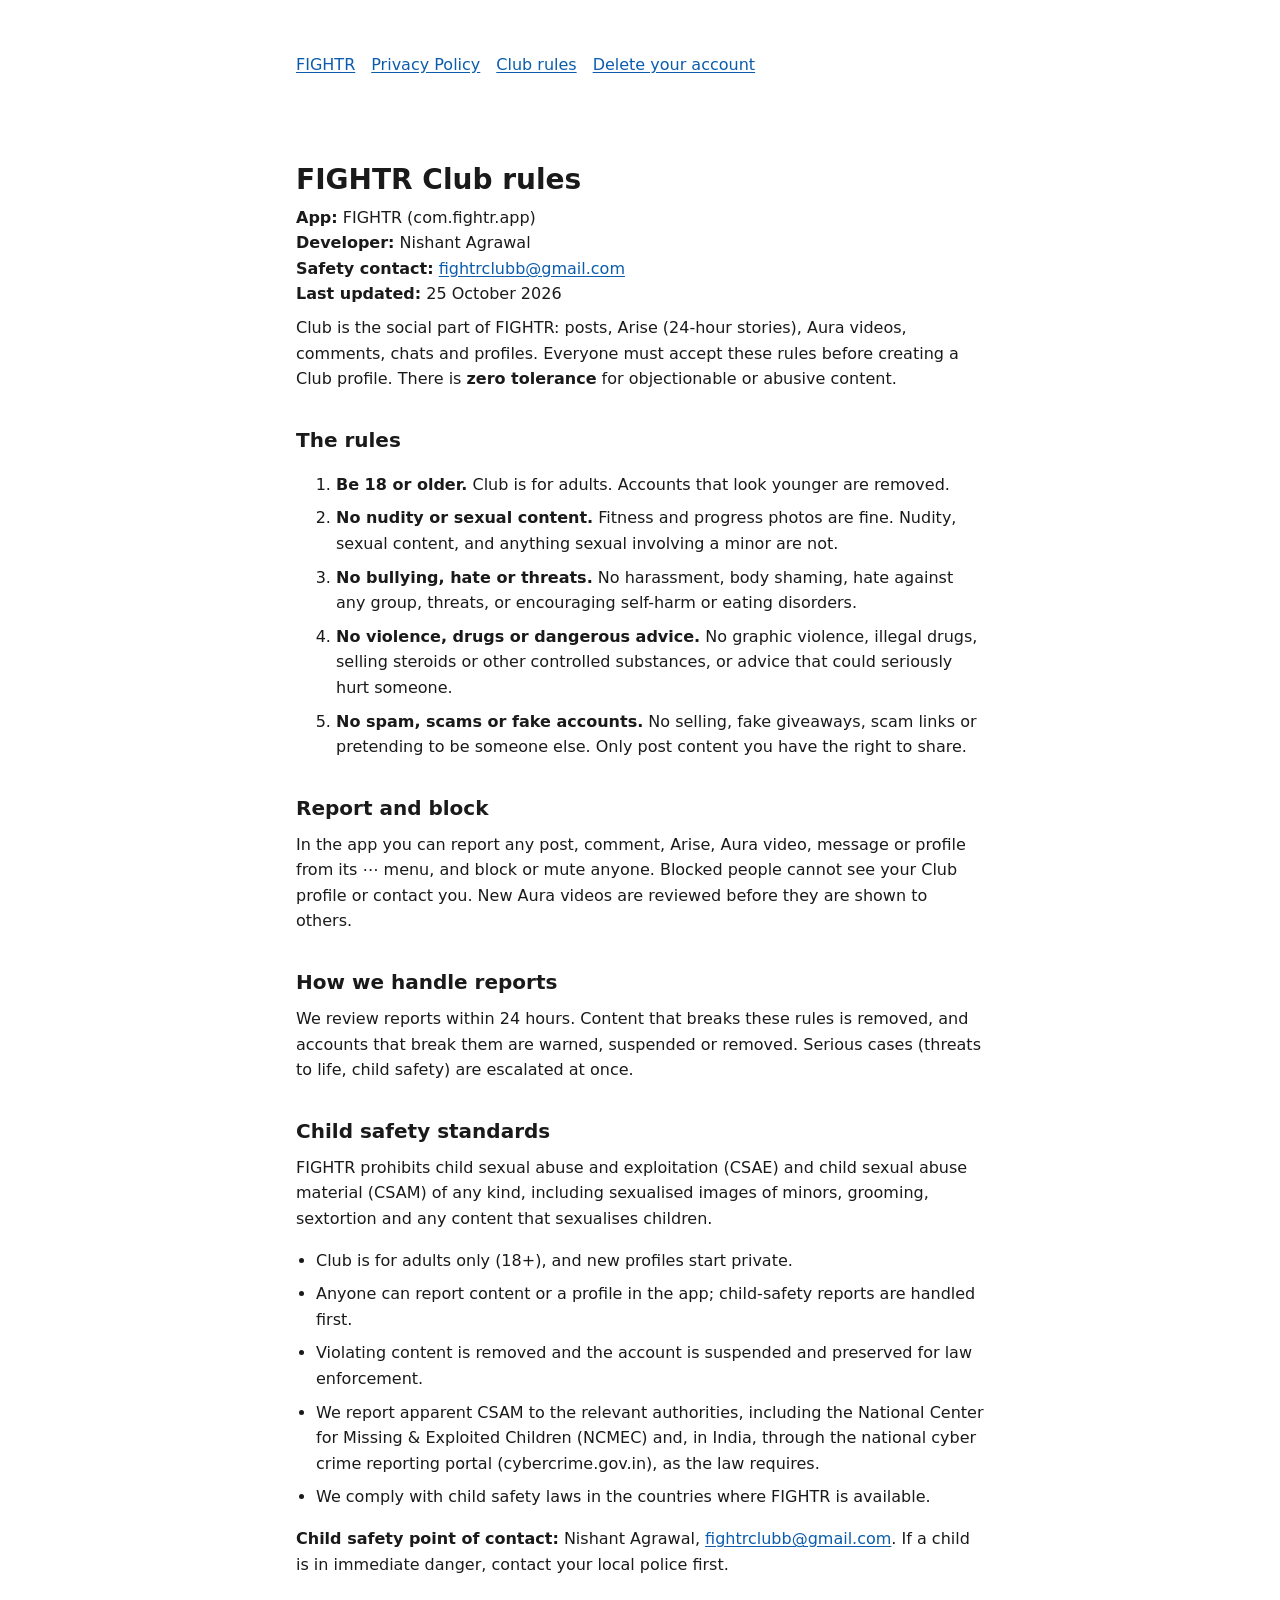
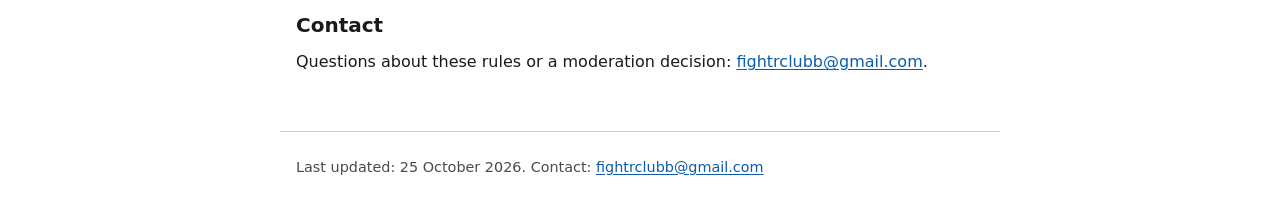
==== community.html @ c0a94856 "Update community.html (26 Oct 2026)" ====
<!DOCTYPE html>
<html lang="en">
<head>
<meta charset="utf-8">
<meta name="viewport" content="width=device-width, initial-scale=1">
<meta name="color-scheme" content="dark light">
<title>FIGHTR Club rules and child safety standards</title>
<meta name="description" content="The rules for FIGHTR Club, how reports are handled, and our standards against child sexual abuse and exploitation.">
<link rel="stylesheet" href="style.css">
</head>
<body>
<a class="skip-link" href="#content">Skip to content</a>
<header>
<nav aria-label="Legal pages">
<ul>
<li><a href="index.html">FIGHTR</a></li>
<li><a href="privacy.html">Privacy Policy</a></li>
<li><a href="community.html" aria-current="page">Club rules</a></li>
<li><a href="delete-account.html">Delete your account</a></li>
</ul>
</nav>
</header>
<main id="content">
<h1>FIGHTR Club rules</h1>
<p><strong>App:</strong> FIGHTR (com.fightr.app)<br>
<strong>Developer:</strong> Nishant Agrawal<br>
<strong>Safety contact:</strong> <a href="mailto:fightrclubb@gmail.com">fightrclubb@gmail.com</a><br>
<strong>Last updated:</strong> 25 October 2026</p>

<p>Club is the social part of FIGHTR: posts, Arise (24-hour stories), Aura videos, comments, chats and profiles. Everyone must accept these rules before creating a Club profile. There is <strong>zero tolerance</strong> for objectionable or abusive content.</p>

<h2 id="rules">The rules</h2>
<ol>
<li><strong>Be 18 or older.</strong> Club is for adults. Accounts that look younger are removed.</li>
<li><strong>No nudity or sexual content.</strong> Fitness and progress photos are fine. Nudity, sexual content, and anything sexual involving a minor are not.</li>
<li><strong>No bullying, hate or threats.</strong> No harassment, body shaming, hate against any group, threats, or encouraging self-harm or eating disorders.</li>
<li><strong>No violence, drugs or dangerous advice.</strong> No graphic violence, illegal drugs, selling steroids or other controlled substances, or advice that could seriously hurt someone.</li>
<li><strong>No spam, scams or fake accounts.</strong> No selling, fake giveaways, scam links or pretending to be someone else. Only post content you have the right to share.</li>
</ol>

<h2 id="tools">Report and block</h2>
<p>In the app you can report any post, comment, Arise, Aura video, message or profile from its ⋯ menu, and block or mute anyone. Blocked people cannot see your Club profile or contact you. New Aura videos are reviewed before they are shown to others.</p>

<h2 id="enforcement">How we handle reports</h2>
<p>We review reports within 24 hours. Content that breaks these rules is removed, and accounts that break them are warned, suspended or removed. Serious cases (threats to life, child safety) are escalated at once.</p>

<h2 id="csae">Child safety standards</h2>
<p>FIGHTR prohibits child sexual abuse and exploitation (CSAE) and child sexual abuse material (CSAM) of any kind, including sexualised images of minors, grooming, sextortion and any content that sexualises children.</p>
<ul>
<li>Club is for adults only (18+), and new profiles start private.</li>
<li>Anyone can report content or a profile in the app; child-safety reports are handled first.</li>
<li>Violating content is removed and the account is suspended and preserved for law enforcement.</li>
<li>We report apparent CSAM to the relevant authorities, including the National Center for Missing &amp; Exploited Children (NCMEC) and, in India, through the national cyber crime reporting portal (cybercrime.gov.in), as the law requires.</li>
<li>We comply with child safety laws in the countries where FIGHTR is available.</li>
</ul>
<p><strong>Child safety point of contact:</strong> Nishant Agrawal, <a href="mailto:fightrclubb@gmail.com">fightrclubb@gmail.com</a>. If a child is in immediate danger, contact your local police first.</p>

<h2 id="contact">Contact</h2>
<p>Questions about these rules or a moderation decision: <a href="mailto:fightrclubb@gmail.com">fightrclubb@gmail.com</a>.</p>
</main>
<footer>
<p>Last updated: 25 October 2026. Contact: <a href="mailto:fightrclubb@gmail.com">fightrclubb@gmail.com</a></p>
</footer>
</body>
</html>
---- style.css ----
/* Shared styles for the FIGHTR legal pages. No external requests, no fonts to download. */
:root {
  color-scheme: light dark;
  --bg: #ffffff;
  --fg: #1a1a1a;
  --muted: #4a4a4a;
  --accent: #0b5cad;
  --border: #d0d0d0;
  --panel: #f4f4f4;
}
@media (prefers-color-scheme: dark) {
  :root {
    --bg: #0d0d0d;
    --fg: #ececec;
    --muted: #b8b8b8;
    --accent: #6cb4ff;
    --border: #3a3a3a;
    --panel: #1a1a1a;
  }
}
* { box-sizing: border-box; }
html { -webkit-text-size-adjust: 100%; }
body {
  margin: 0;
  background: var(--bg);
  color: var(--fg);
  font: 1rem/1.6 system-ui, -apple-system, "Segoe UI", Roboto, "Helvetica Neue", Arial, sans-serif;
}
main, header, footer { max-width: 720px; margin: 0 auto; padding: 1rem; }
h1 { font-size: 1.75rem; line-height: 1.25; margin: 1rem 0 0.5rem; }
h2 { font-size: 1.25rem; margin: 2rem 0 0.5rem; }
p, li { margin: 0.5rem 0; }
ul { padding-left: 1.25rem; }
a { color: var(--accent); text-underline-offset: 2px; }
a:focus-visible { outline: 3px solid var(--accent); outline-offset: 2px; border-radius: 2px; }
.skip-link {
  position: absolute; left: -999px; top: 0; padding: 0.75rem 1rem;
  background: var(--accent); color: var(--bg);
}
.skip-link:focus { left: 0.5rem; top: 0.5rem; z-index: 10; }
.note, blockquote {
  margin: 1rem 0; padding: 0.75rem 1rem; background: var(--panel);
  border-left: 4px solid var(--accent); color: var(--muted);
}
.table-wrap { overflow-x: auto; }
table { border-collapse: collapse; width: 100%; min-width: 480px; }
th, td { border: 1px solid var(--border); padding: 0.5rem 0.75rem; text-align: left; vertical-align: top; }
th { background: var(--panel); }
nav ul { list-style: none; padding: 0; display: flex; flex-wrap: wrap; gap: 1rem; }
nav a { display: inline-block; padding: 0.75rem 0; min-height: 48px; }
footer { color: var(--muted); border-top: 1px solid var(--border); margin-top: 2rem; font-size: 0.9rem; }
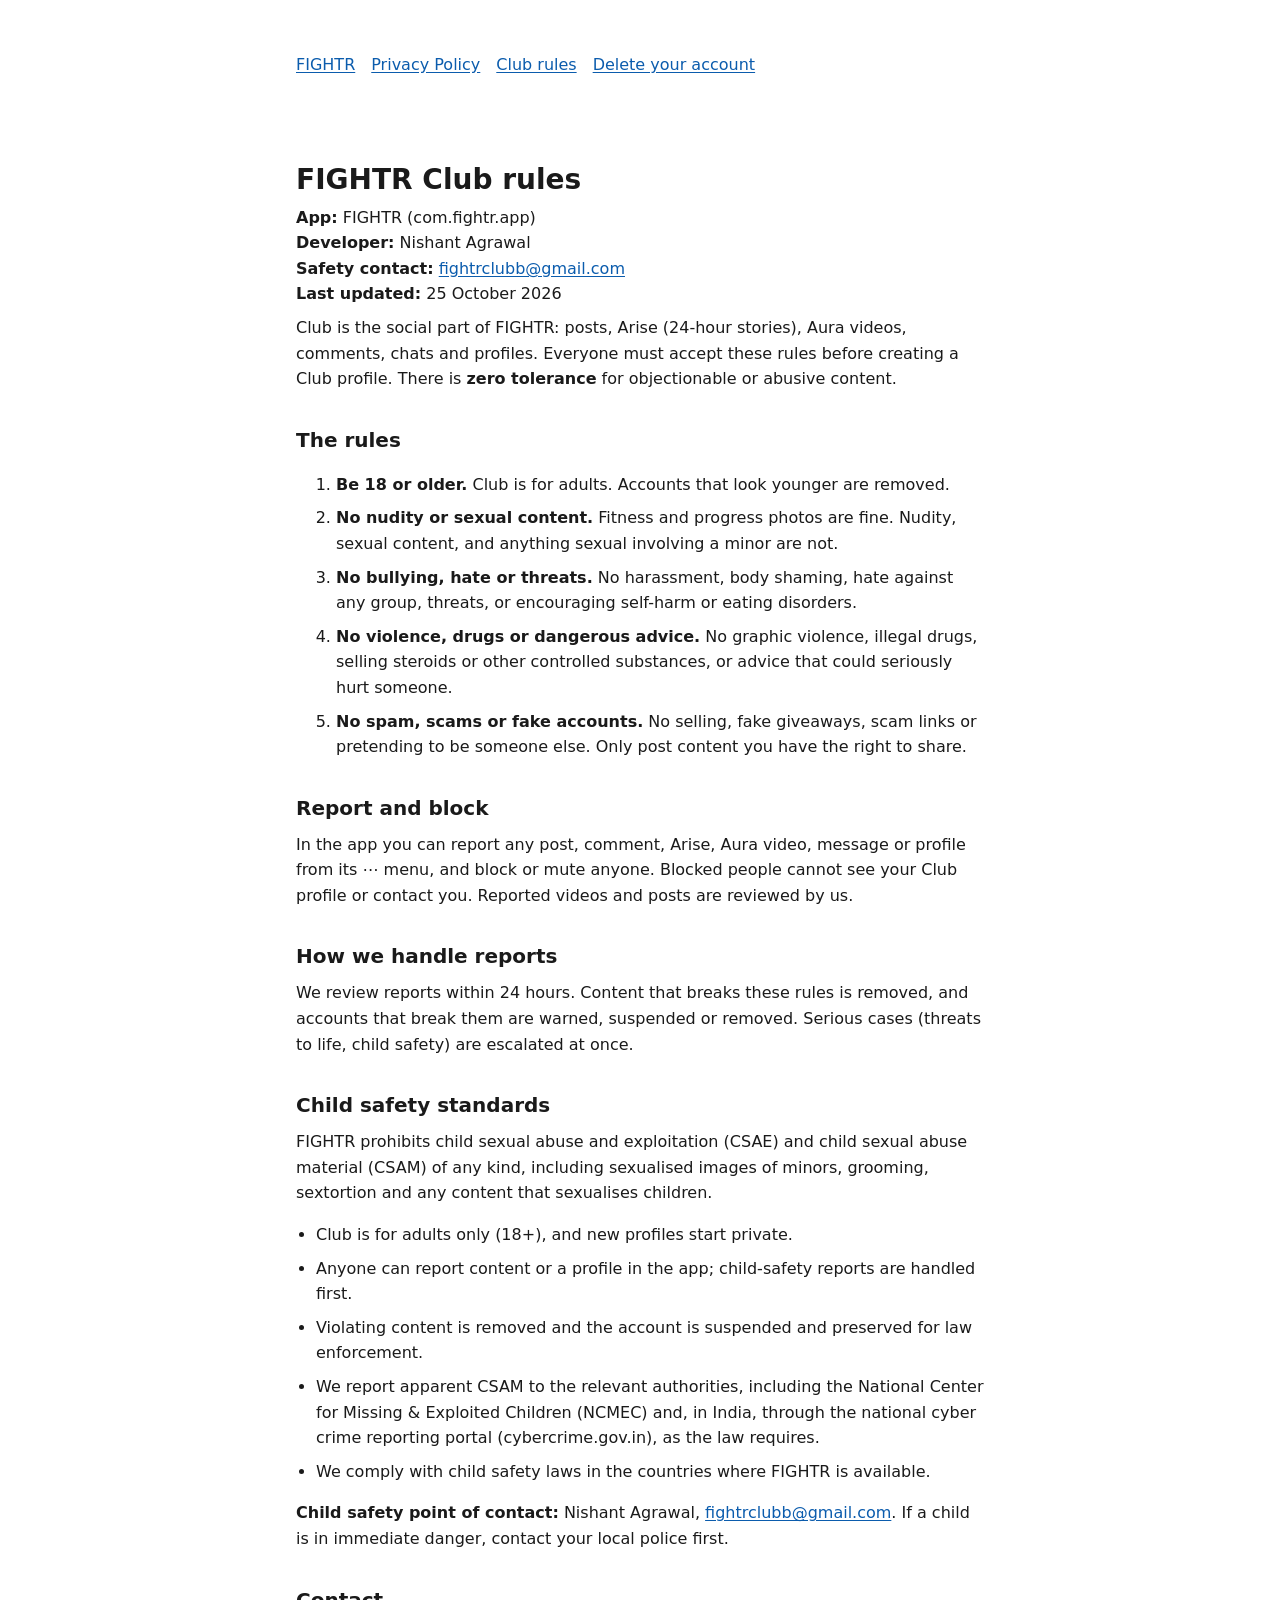
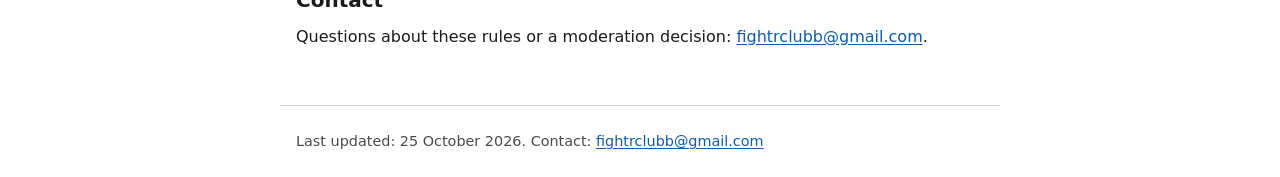
==== commit 75fd078f: "Update community.html (26 Oct 2026)" ====
--- a/community.html
+++ b/community.html
@@ -39,7 +39,7 @@
 </ol>
 
 <h2 id="tools">Report and block</h2>
-<p>In the app you can report any post, comment, Arise, Aura video, message or profile from its ⋯ menu, and block or mute anyone. Blocked people cannot see your Club profile or contact you. New Aura videos are reviewed before they are shown to others.</p>
+<p>In the app you can report any post, comment, Arise, Aura video, message or profile from its ⋯ menu, and block or mute anyone. Blocked people cannot see your Club profile or contact you. Reported videos and posts are reviewed by us.</p>
 
 <h2 id="enforcement">How we handle reports</h2>
 <p>We review reports within 24 hours. Content that breaks these rules is removed, and accounts that break them are warned, suspended or removed. Serious cases (threats to life, child safety) are escalated at once.</p>
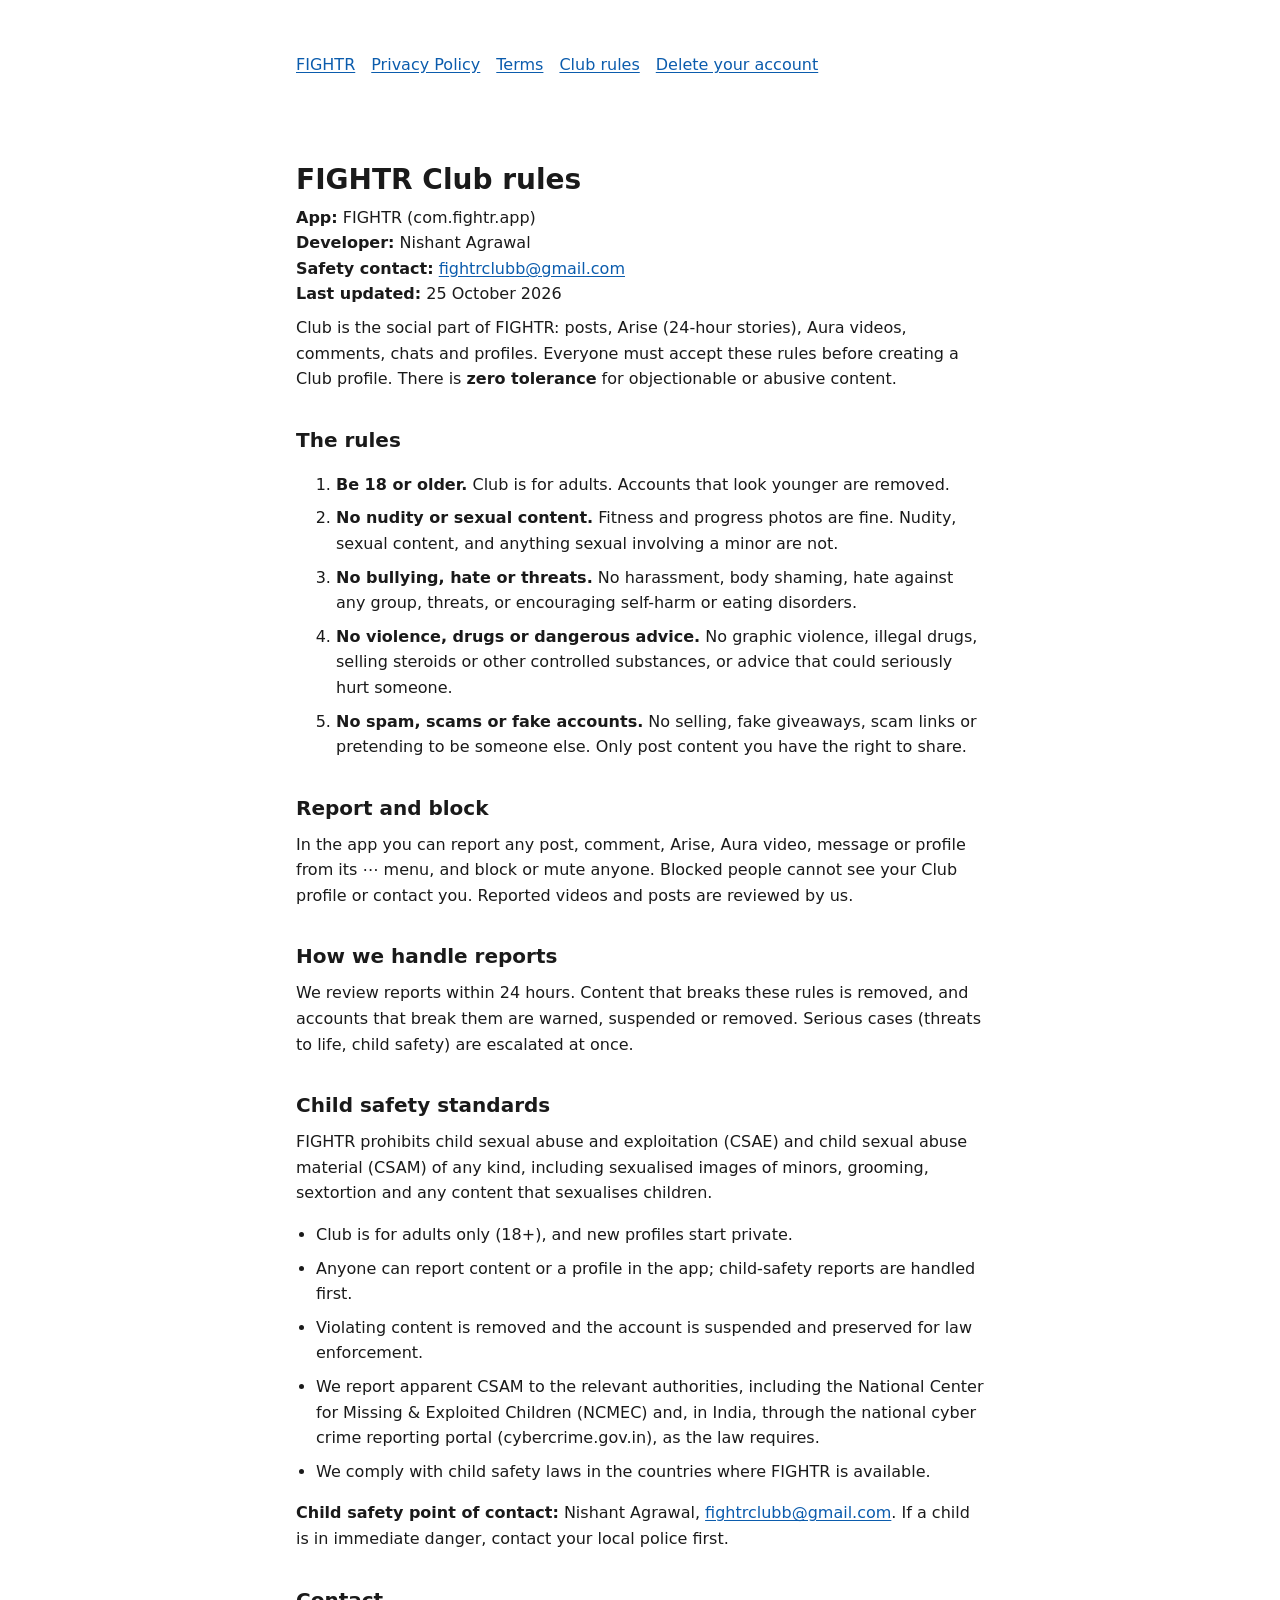
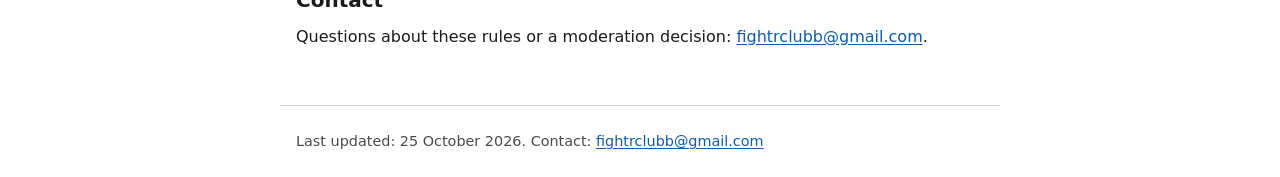
==== commit 62a4dff9: "Update community.html (28 Oct 2026)" ====
--- a/community.html
+++ b/community.html
@@ -15,6 +15,7 @@
 <ul>
 <li><a href="index.html">FIGHTR</a></li>
 <li><a href="privacy.html">Privacy Policy</a></li>
+<li><a href="terms.html">Terms</a></li>
 <li><a href="community.html" aria-current="page">Club rules</a></li>
 <li><a href="delete-account.html">Delete your account</a></li>
 </ul>
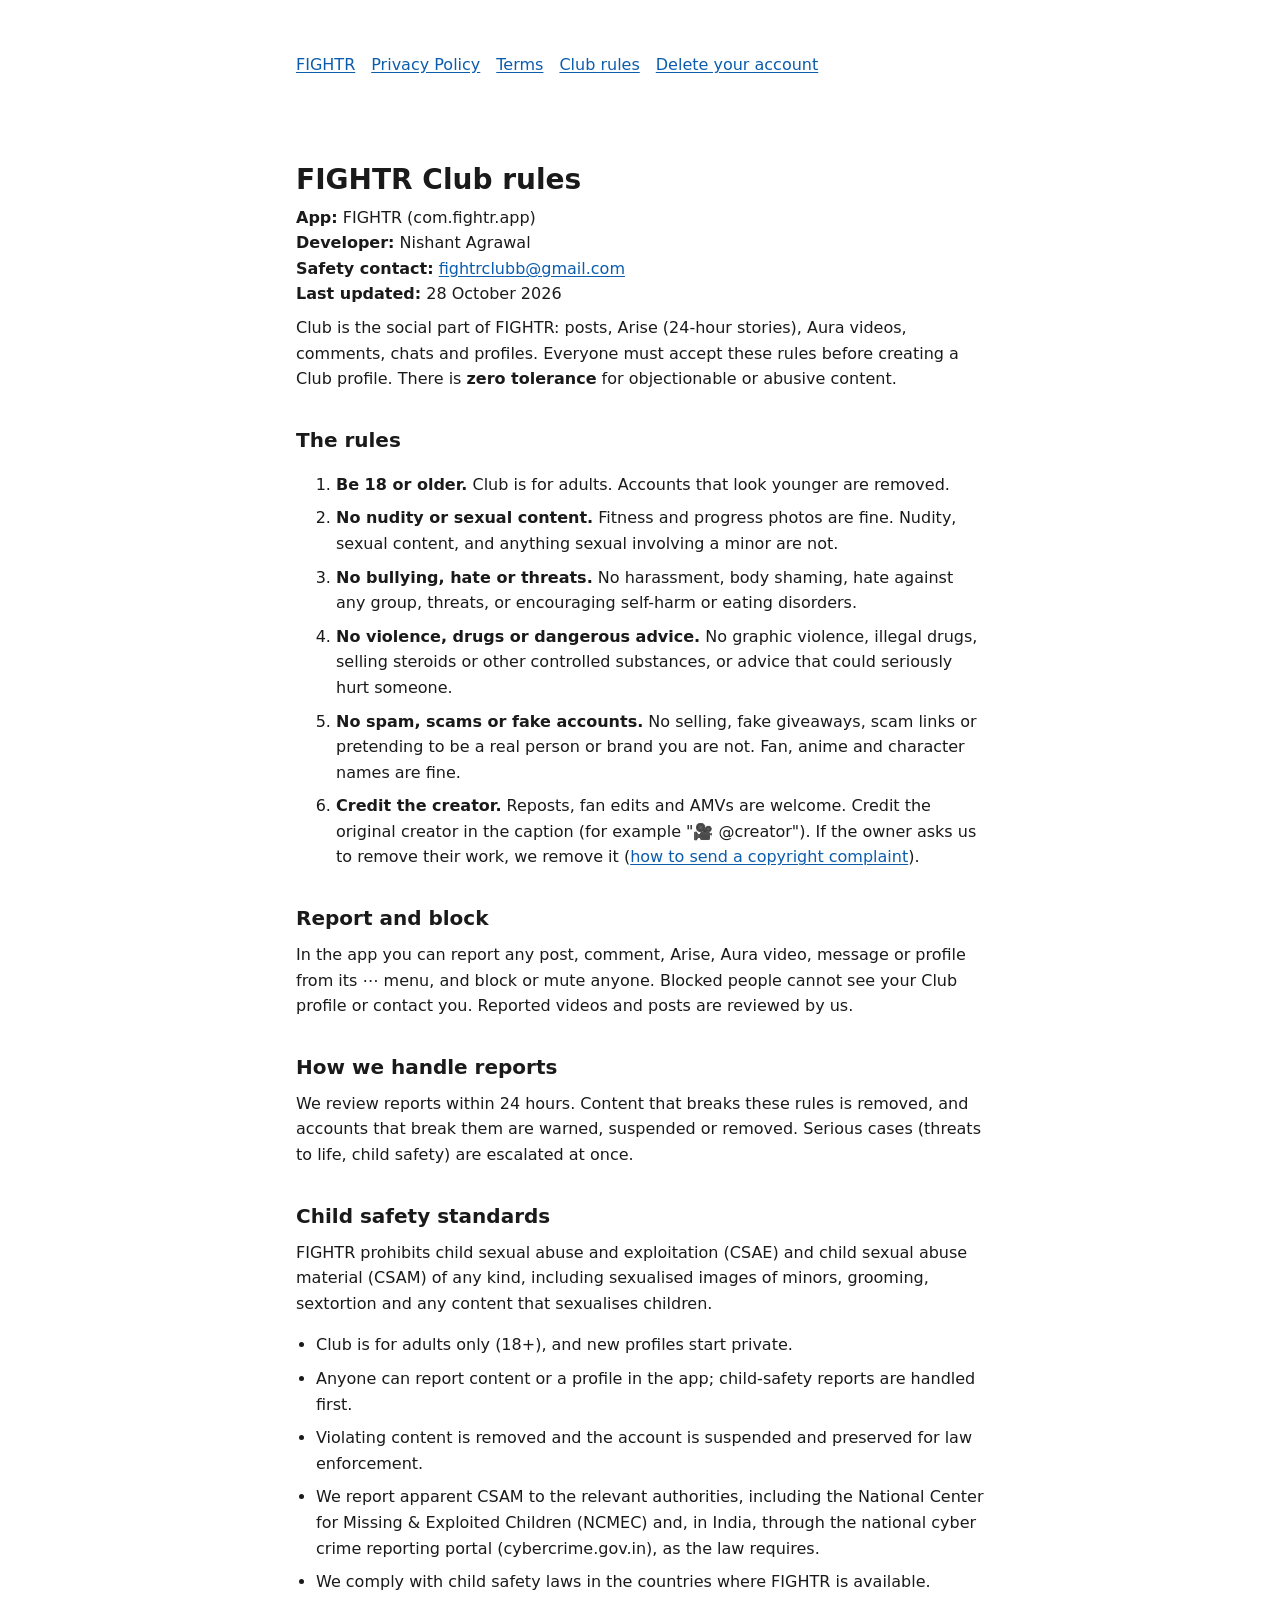
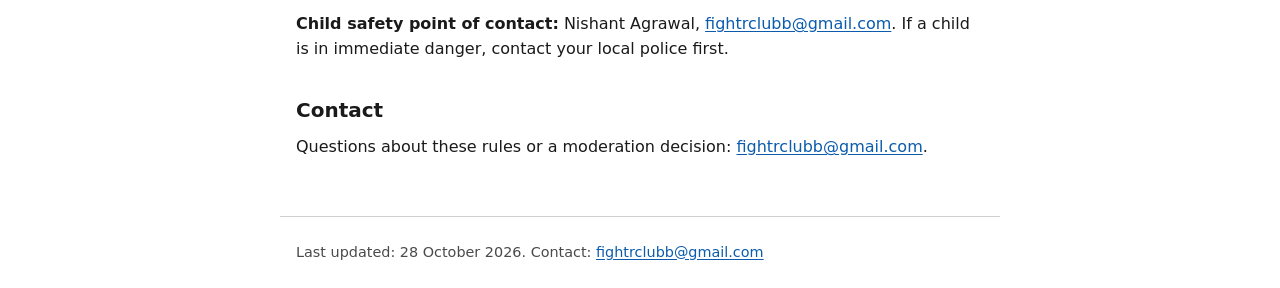
==== commit 44a0cc10: "Update community.html (28 Oct 2026)" ====
--- a/community.html
+++ b/community.html
@@ -26,7 +26,7 @@
 <p><strong>App:</strong> FIGHTR (com.fightr.app)<br>
 <strong>Developer:</strong> Nishant Agrawal<br>
 <strong>Safety contact:</strong> <a href="mailto:fightrclubb@gmail.com">fightrclubb@gmail.com</a><br>
-<strong>Last updated:</strong> 25 October 2026</p>
+<strong>Last updated:</strong> 28 October 2026</p>
 
 <p>Club is the social part of FIGHTR: posts, Arise (24-hour stories), Aura videos, comments, chats and profiles. Everyone must accept these rules before creating a Club profile. There is <strong>zero tolerance</strong> for objectionable or abusive content.</p>
 
@@ -36,7 +36,8 @@
 <li><strong>No nudity or sexual content.</strong> Fitness and progress photos are fine. Nudity, sexual content, and anything sexual involving a minor are not.</li>
 <li><strong>No bullying, hate or threats.</strong> No harassment, body shaming, hate against any group, threats, or encouraging self-harm or eating disorders.</li>
 <li><strong>No violence, drugs or dangerous advice.</strong> No graphic violence, illegal drugs, selling steroids or other controlled substances, or advice that could seriously hurt someone.</li>
-<li><strong>No spam, scams or fake accounts.</strong> No selling, fake giveaways, scam links or pretending to be someone else. Only post content you have the right to share.</li>
+<li><strong>No spam, scams or fake accounts.</strong> No selling, fake giveaways, scam links or pretending to be a real person or brand you are not. Fan, anime and character names are fine.</li>
+<li><strong>Credit the creator.</strong> Reposts, fan edits and AMVs are welcome. Credit the original creator in the caption (for example "🎥 @creator"). If the owner asks us to remove their work, we remove it (<a href="terms.html#copyright">how to send a copyright complaint</a>).</li>
 </ol>
 
 <h2 id="tools">Report and block</h2>
@@ -60,7 +61,7 @@
 <p>Questions about these rules or a moderation decision: <a href="mailto:fightrclubb@gmail.com">fightrclubb@gmail.com</a>.</p>
 </main>
 <footer>
-<p>Last updated: 25 October 2026. Contact: <a href="mailto:fightrclubb@gmail.com">fightrclubb@gmail.com</a></p>
+<p>Last updated: 28 October 2026. Contact: <a href="mailto:fightrclubb@gmail.com">fightrclubb@gmail.com</a></p>
 </footer>
 </body>
 </html>
